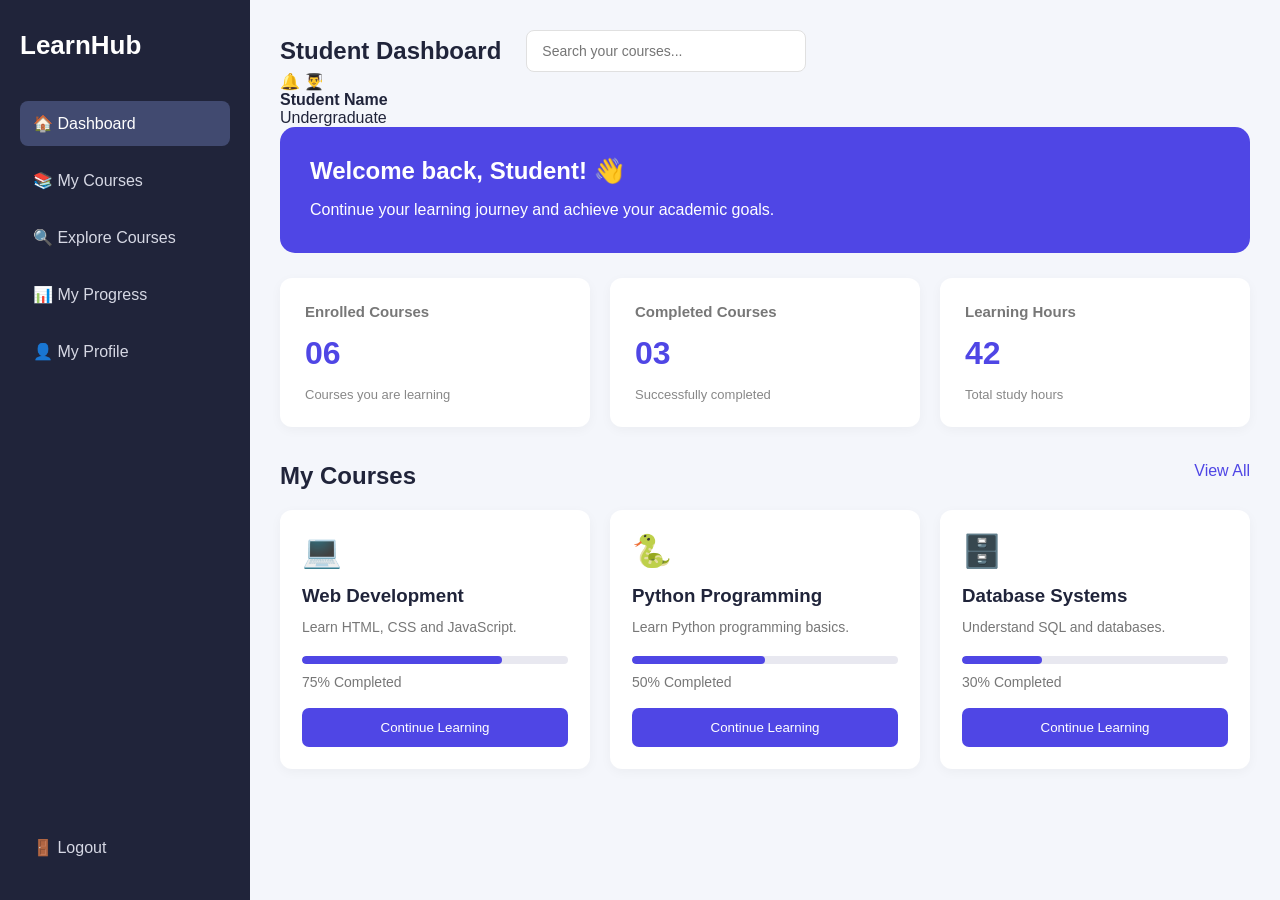
==== index.html @ 3390622c "Initial commit: LMS frontend project" ====
<!DOCTYPE html>
<html lang="en">

<head>
    <meta charset="UTF-8">
    <meta name="viewport" content="width=device-width, initial-scale=1.0">

    <title>LMS | Student Dashboard</title>

    <link rel="stylesheet" href="css/style.css">
</head>

<body>

    <div class="dashboard">

        <!-- Sidebar -->
        <aside class="sidebar">

            <h2 class="logo">LearnHub</h2>

            <nav>
                <a href="#" class="active">🏠 Dashboard</a>
                <a href="#">📚 My Courses</a>
                <a href="#">🔍 Explore Courses</a>
                <a href="#">📊 My Progress</a>
                <a href="#">👤 My Profile</a>
            </nav>

            <a href="#" class="logout">🚪 Logout</a>

        </aside>


        <!-- Main Content -->
        <main class="main-content">

            <!-- Header -->

<header class="header">

    <div class="header-left">
        <h2>Student Dashboard</h2>

        <input
            type="text"
            id="courseSearch"
            placeholder="Search your courses..."
        >
    </div>

    <div class="student-profile">
        <span>🔔</span>
        <span>👨‍🎓</span>

        <div>
            <strong>Student Name</strong>
            <p>Undergraduate</p>
        </div>
    </div>

</header>


            <!-- Welcome Section -->
            <section class="welcome">

                <h1>Welcome back, Student! 👋</h1>

                <p>
                    Continue your learning journey and achieve
                    your academic goals.
                </p>

            </section>


            <!-- Statistics -->
            <section class="stats">

                <div class="stat-card">
                    <h3>Enrolled Courses</h3>
                    <h1>06</h1>
                    <p>Courses you are learning</p>
                </div>

                <div class="stat-card">
                    <h3>Completed Courses</h3>
                    <h1>03</h1>
                    <p>Successfully completed</p>
                </div>

                <div class="stat-card">
                    <h3>Learning Hours</h3>
                    <h1>42</h1>
                    <p>Total study hours</p>
                </div>

            </section>


            <!-- My Courses -->
            <section class="courses">

                <div class="section-heading">
                    <h2>My Courses</h2>
                    <a href="#">View All</a>
                </div>

                <div class="course-grid">

                    <article class="course-card">
                        <span class="course-icon">💻</span>
                        <h3>Web Development</h3>
                        <p>Learn HTML, CSS and JavaScript.</p>

                        <div class="progress">
                            <div style="width: 75%"></div>
                        </div>

                        <p>75% Completed</p>
                        <button>Continue Learning</button>
                    </article>


                    <article class="course-card">
                        <span class="course-icon">🐍</span>
                        <h3>Python Programming</h3>
                        <p>Learn Python programming basics.</p>

                        <div class="progress">
                            <div style="width: 50%"></div>
                        </div>

                        <p>50% Completed</p>
                        <button>Continue Learning</button>
                    </article>


                    <article class="course-card">
                        <span class="course-icon">🗄️</span>
                        <h3>Database Systems</h3>
                        <p>Understand SQL and databases.</p>

                        <div class="progress">
                            <div style="width: 30%"></div>
                        </div>

                        <p>30% Completed</p>
                        <button>Continue Learning</button>
                    </article>

                </div>

            </section>

        </main>

    </div>

    <script src="js/script.js"></script>

</body>
</html>
---- css/style.css ----
/* General Settings */
* {
    margin: 0;
    padding: 0;
    box-sizing: border-box;
}

body {
    font-family: Arial, sans-serif;
    background: #f4f6fb;
    color: #20243a;
}

/* Dashboard Layout */
.dashboard {
    display: flex;
    min-height: 100vh;
}

/* Sidebar */
.sidebar {
    width: 250px;
    background: #20243a;
    color: white;
    padding: 30px 20px;
    display: flex;
    flex-direction: column;
}

.logo {
    font-size: 26px;
    margin-bottom: 40px;
}

.sidebar nav {
    display: flex;
    flex-direction: column;
    gap: 12px;
}

.sidebar a {
    color: #d6d8e4;
    text-decoration: none;
    padding: 13px;
    border-radius: 8px;
}

.sidebar a:hover,
.sidebar a.active {
    background: #414a70;
    color: white;
}

.logout {
    margin-top: auto;
}

/* Main Content */
.main-content {
    flex: 1;
    padding: 30px;
    min-width: 0;
}

/* Header */

/* Improved Header */

.header-left {
    display: flex;
    align-items: center;
    gap: 25px;
    flex-wrap: wrap;
}

.header-left input {
    width: 280px;
    padding: 12px 15px;
    border: 1px solid #e0e0e0;
    border-radius: 8px;
    outline: none;
    font-size: 14px;
}

.header-left input:focus {
    border-color: #4f46e5;
}

.student-profile {
    cursor: pointer;
}


/* Welcome Section */
.welcome {
    background: #4f46e5;
    color: white;
    padding: 30px;
    border-radius: 15px;
    margin-bottom: 25px;
}

.welcome p {
    margin-top: 12px;
    line-height: 1.6;
}

/* Statistics */
.stats {
    display: grid;
    grid-template-columns: repeat(3, 1fr);
    gap: 20px;
    margin-bottom: 35px;
}

.stat-card {
    background: white;
    padding: 25px;
    border-radius: 12px;
    box-shadow: 0 3px 12px rgba(0, 0, 0, 0.04);
}

.stat-card h3 {
    font-size: 15px;
    color: #777;
}

.stat-card h1 {
    font-size: 32px;
    margin: 15px 0;
    color: #4f46e5;
}

.stat-card p {
    font-size: 13px;
    color: #888;
}

/* Courses */
.section-heading {
    display: flex;
    justify-content: space-between;
    margin-bottom: 20px;
}

.section-heading a {
    color: #4f46e5;
    text-decoration: none;
}

.course-grid {
    display: grid;
    grid-template-columns: repeat(3, 1fr);
    gap: 20px;
}

.course-card {
    background: white;
    padding: 22px;
    border-radius: 12px;
    box-shadow: 0 3px 12px rgba(0, 0, 0, 0.04);
}

.course-icon {
    font-size: 32px;
}

.course-card h3 {
    margin: 15px 0 10px;
}

.course-card p {
    color: #777;
    font-size: 14px;
    line-height: 1.5;
}

.progress {
    height: 8px;
    background: #e8e8f0;
    border-radius: 10px;
    margin: 18px 0 8px;
    overflow: hidden;
}

.progress div {
    height: 100%;
    background: #4f46e5;
    border-radius: 10px;
}

.course-card button {
    width: 100%;
    padding: 12px;
    margin-top: 15px;
    border: none;
    border-radius: 7px;
    background: #4f46e5;
    color: white;
    cursor: pointer;
}

.course-card button:hover {
    background: #3730a3;
}

/* Responsive Design */
@media (max-width: 900px) {
    .course-grid {
        grid-template-columns: repeat(2, 1fr);
    }

    .stats {
        grid-template-columns: repeat(2, 1fr);
    }
}

@media (max-width: 600px) {
    .dashboard {
        flex-direction: column;
    }

    .sidebar {
        width: 100%;
    }

    .sidebar nav {
        flex-direction: row;
        flex-wrap: wrap;
    }

    .logout {
        margin-top: 15px;
    }

    .main-content {
        padding: 18px;
    }

    .header {
        align-items: flex-start;
        flex-direction: column;
    }

    .stats,
    .course-grid {
        grid-template-columns: 1fr;
    }
}

/* Explore Courses Page */

.course-controls {
    display: flex;
    gap: 15px;
    margin: 25px 0;
    flex-wrap: wrap;
}

.course-controls input,
.course-controls select {
    padding: 13px 15px;
    border: 1px solid #ddd;
    border-radius: 8px;
    font-size: 14px;
    background: white;
}

.course-controls input {
    flex: 1;
    min-width: 200px;
}

.course-controls select {
    min-width: 180px;
    cursor: pointer;
}

.course-controls input:focus,
.course-controls select:focus {
    outline: none;
    border-color: #4f46e5;
}

.course-level {
    display: inline-block;
    background: #eeeefe;
    color: #4f46e5 !important;
    padding: 5px 10px;
    border-radius: 5px;
    margin-top: 12px;
}

.course-price {
    display: block;
    color: #16a34a;
    margin-top: 15px;
}

.course-card .details-btn {
    margin-top: 15px;
}

#courseCount {
    color: #777;
    font-size: 14px;
}

.no-courses {
    color: #777;
    text-align: center;
    padding: 30px;
}

@media (max-width: 600px) {
    .course-controls {
        flex-direction: column;
    }

    .course-controls input,
    .course-controls select {
        width: 100%;
    }
}

/* Course Details Page */

.back-link {
    display: inline-block;
    margin-bottom: 25px;
    color: #4f46e5;
    text-decoration: none;
    font-weight: bold;
}

.course-detail-hero {
    background: #20243a;
    color: white;
    padding: 40px;
    border-radius: 15px;
    margin-bottom: 25px;
}

#detailIcon {
    font-size: 45px;
}

.course-detail-hero > p {
    margin-top: 15px;
    color: #d6d8e4;
    line-height: 1.7;
}

.course-detail-hero h1 {
    margin-top: 12px;
    font-size: 32px;
}

.course-meta {
    display: flex;
    flex-wrap: wrap;
    gap: 12px;
    margin: 25px 0;
}

.course-meta span {
    background: #414a70;
    padding: 9px 15px;
    border-radius: 7px;
    font-size: 13px;
}

#enrollButton {
    background: #4f46e5;
    color: white;
    border: none;
    padding: 14px 25px;
    border-radius: 8px;
    cursor: pointer;
    font-size: 15px;
}

#enrollButton:hover {
    background: #3730a3;
}

.detail-section {
    background: white;
    padding: 25px;
    margin-bottom: 20px;
    border-radius: 12px;
}

.detail-section h2 {
    margin-bottom: 18px;
}

.detail-section p {
    color: #777;
    line-height: 1.8;
}

#learningObjectives {
    padding-left: 22px;
    line-height: 2.2;
    color: #555;
}

#courseCurriculum {
    display: grid;
    gap: 12px;
}

.curriculum-item {
    padding: 15px;
    background: #f4f6fb;
    border-radius: 8px;
}

.instructor-card {
    display: flex;
    align-items: center;
    gap: 15px;
}

.instructor-card span {
    font-size: 35px;
}

.instructor-card p {
    margin-top: 5px;
}

#enrollMessage {
    margin-top: 15px;
    color: #86efac;
}

@media (max-width: 600px) {
    .course-detail-hero {
        padding: 25px;
    }

    .course-detail-hero h1 {
        font-size: 25px;
    }
}
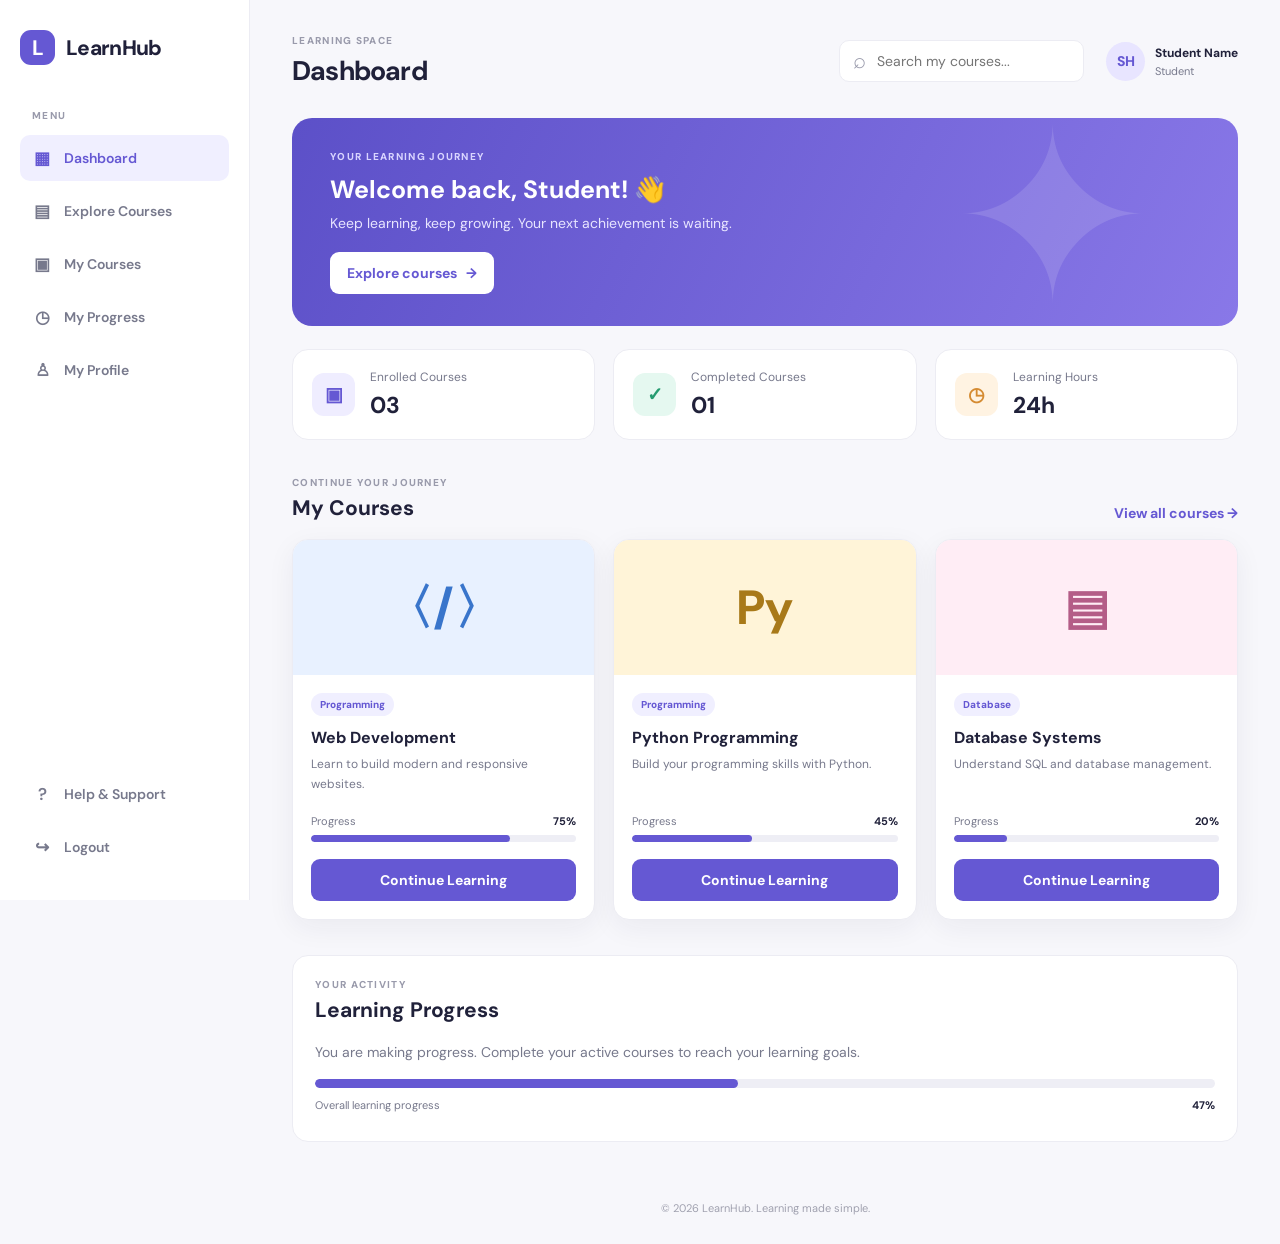
==== commit b9e43b8a: "Update LMS frontend and add README" ====
--- a/index.html
+++ b/index.html
@@ -1,165 +1,110 @@
-
 <!DOCTYPE html>
 <html lang="en">
-
 <head>
     <meta charset="UTF-8">
     <meta name="viewport" content="width=device-width, initial-scale=1.0">
+    <title>LearnHub | Dashboard</title>
+    <link rel="stylesheet" href="css/style.css">
+    <script src="js/script.js" defer></script>
+</head>
+<body>
+<div class="app-layout">
+    <aside class="sidebar">
+        <a class="brand" href="index.html"><span class="brand-icon">L</span> LearnHub</a>
+        <p class="nav-label">MENU</p>
+        <nav class="sidebar-nav">
+            <a class="nav-link active" href="index.html"><span>▦</span> Dashboard</a>
+            <a class="nav-link" href="courses.html"><span>▤</span> Explore Courses</a>
+            <a class="nav-link" href="#my-courses"><span>▣</span> My Courses</a>
+            <a class="nav-link" href="#my-progress"><span>◷</span> My Progress</a>
+            <a class="nav-link" href="#profile"><span>♙</span> My Profile</a>
+        </nav>
+        <div class="sidebar-bottom">
+            <a class="nav-link" href="mailto:support@learnhub.example"><span>?</span> Help & Support</a>
+            <a class="nav-link" href="index.html"><span>↪</span> Logout</a>
+        </div>
+    </aside>
 
-    <title>LMS | Student Dashboard</title>
+    <main class="main-content">
+        <header class="header">
+            <div class="header-left">
+                <p class="eyebrow">LEARNING SPACE</p>
+                <h1>Dashboard</h1>
+            </div>
+            <div class="header-right">
+                <label class="search-box" for="courseSearch"><span>⌕</span>
+                    <input id="courseSearch" type="search" placeholder="Search my courses..." aria-label="Search my courses">
+                </label>
+                <div class="student-profile" id="profile">
+                    <div class="avatar">SH</div>
+                    <div><strong>Student Name</strong><small>Student</small></div>
+                </div>
+            </div>
+        </header>
 
-    <link rel="stylesheet" href="css/style.css">
-</head>
+        <section class="welcome-panel">
+            <div>
+                <p class="eyebrow light">YOUR LEARNING JOURNEY</p>
+                <h2>Welcome back, Student! 👋</h2>
+                <p>Keep learning, keep growing. Your next achievement is waiting.</p>
+                <a class="btn btn-light" href="courses.html">Explore courses <span>→</span></a>
+            </div>
+            <div class="welcome-art" aria-hidden="true">✦</div>
+        </section>
 
-<body>
+        <section class="stats-grid" aria-label="Learning statistics">
+            <article class="stat-card"><span class="stat-icon purple">▣</span><div><p>Enrolled Courses</p><h3>03</h3></div></article>
+            <article class="stat-card"><span class="stat-icon green">✓</span><div><p>Completed Courses</p><h3>01</h3></div></article>
+            <article class="stat-card"><span class="stat-icon orange">◷</span><div><p>Learning Hours</p><h3>24h</h3></div></article>
+        </section>
 
-    <div class="dashboard">
+        <section class="section-block" id="my-courses">
+            <div class="section-heading">
+                <div><p class="eyebrow">CONTINUE YOUR JOURNEY</p><h2>My Courses</h2></div>
+                <a class="text-link" href="courses.html">View all courses →</a>
+            </div>
+            <div class="course-grid dashboard-grid">
+                <article class="course-card">
+                    <div class="course-art art-blue">〈/〉</div>
+                    <div class="course-card-body">
+                        <span class="tag">Programming</span><h3>Web Development</h3>
+                        <p class="muted">Learn to build modern and responsive websites.</p>
+                        <div class="progress-label"><span>Progress</span><strong>75%</strong></div>
+                        <div class="progress-track"><span style="width:75%"></span></div>
+                        <a class="btn btn-primary btn-full" href="course-details.html?course=web-development">Continue Learning</a>
+                    </div>
+                </article>
+                <article class="course-card">
+                    <div class="course-art art-yellow">Py</div>
+                    <div class="course-card-body">
+                        <span class="tag">Programming</span><h3>Python Programming</h3>
+                        <p class="muted">Build your programming skills with Python.</p>
+                        <div class="progress-label"><span>Progress</span><strong>45%</strong></div>
+                        <div class="progress-track"><span style="width:45%"></span></div>
+                        <a class="btn btn-primary btn-full" href="course-details.html?course=python">Continue Learning</a>
+                    </div>
+                </article>
+                <article class="course-card">
+                    <div class="course-art art-pink">▤</div>
+                    <div class="course-card-body">
+                        <span class="tag">Database</span><h3>Database Systems</h3>
+                        <p class="muted">Understand SQL and database management.</p>
+                        <div class="progress-label"><span>Progress</span><strong>20%</strong></div>
+                        <div class="progress-track"><span style="width:20%"></span></div>
+                        <a class="btn btn-primary btn-full" href="course-details.html?course=database">Continue Learning</a>
+                    </div>
+                </article>
+            </div>
+        </section>
 
-        <!-- Sidebar -->
-        <aside class="sidebar">
-
-            <h2 class="logo">LearnHub</h2>
-
-            <nav>
-                <a href="#" class="active">🏠 Dashboard</a>
-                <a href="#">📚 My Courses</a>
-                <a href="#">🔍 Explore Courses</a>
-                <a href="#">📊 My Progress</a>
-                <a href="#">👤 My Profile</a>
-            </nav>
-
-            <a href="#" class="logout">🚪 Logout</a>
-
-        </aside>
-
-
-        <!-- Main Content -->
-        <main class="main-content">
-
-            <!-- Header -->
-
-<header class="header">
-
-    <div class="header-left">
-        <h2>Student Dashboard</h2>
-
-        <input
-            type="text"
-            id="courseSearch"
-            placeholder="Search your courses..."
-        >
-    </div>
-
-    <div class="student-profile">
-        <span>🔔</span>
-        <span>👨‍🎓</span>
-
-        <div>
-            <strong>Student Name</strong>
-            <p>Undergraduate</p>
-        </div>
-    </div>
-
-</header>
-
-
-            <!-- Welcome Section -->
-            <section class="welcome">
-
-                <h1>Welcome back, Student! 👋</h1>
-
-                <p>
-                    Continue your learning journey and achieve
-                    your academic goals.
-                </p>
-
-            </section>
-
-
-            <!-- Statistics -->
-            <section class="stats">
-
-                <div class="stat-card">
-                    <h3>Enrolled Courses</h3>
-                    <h1>06</h1>
-                    <p>Courses you are learning</p>
-                </div>
-
-                <div class="stat-card">
-                    <h3>Completed Courses</h3>
-                    <h1>03</h1>
-                    <p>Successfully completed</p>
-                </div>
-
-                <div class="stat-card">
-                    <h3>Learning Hours</h3>
-                    <h1>42</h1>
-                    <p>Total study hours</p>
-                </div>
-
-            </section>
-
-
-            <!-- My Courses -->
-            <section class="courses">
-
-                <div class="section-heading">
-                    <h2>My Courses</h2>
-                    <a href="#">View All</a>
-                </div>
-
-                <div class="course-grid">
-
-                    <article class="course-card">
-                        <span class="course-icon">💻</span>
-                        <h3>Web Development</h3>
-                        <p>Learn HTML, CSS and JavaScript.</p>
-
-                        <div class="progress">
-                            <div style="width: 75%"></div>
-                        </div>
-
-                        <p>75% Completed</p>
-                        <button>Continue Learning</button>
-                    </article>
-
-
-                    <article class="course-card">
-                        <span class="course-icon">🐍</span>
-                        <h3>Python Programming</h3>
-                        <p>Learn Python programming basics.</p>
-
-                        <div class="progress">
-                            <div style="width: 50%"></div>
-                        </div>
-
-                        <p>50% Completed</p>
-                        <button>Continue Learning</button>
-                    </article>
-
-
-                    <article class="course-card">
-                        <span class="course-icon">🗄️</span>
-                        <h3>Database Systems</h3>
-                        <p>Understand SQL and databases.</p>
-
-                        <div class="progress">
-                            <div style="width: 30%"></div>
-                        </div>
-
-                        <p>30% Completed</p>
-                        <button>Continue Learning</button>
-                    </article>
-
-                </div>
-
-            </section>
-
-        </main>
-
-    </div>
-
-    <script src="js/script.js"></script>
-
+        <section class="section-block progress-panel" id="my-progress">
+            <div class="section-heading"><div><p class="eyebrow">YOUR ACTIVITY</p><h2>Learning Progress</h2></div></div>
+            <p class="muted">You are making progress. Complete your active courses to reach your learning goals.</p>
+            <div class="overall-progress"><span style="width:47%"></span></div>
+            <div class="progress-label"><span>Overall learning progress</span><strong>47%</strong></div>
+        </section>
+        <footer class="site-footer">© 2026 LearnHub. Learning made simple.</footer>
+    </main>
+</div>
 </body>
 </html>
--- a/css/style.css
+++ b/css/style.css
@@ -1,449 +1,239 @@
-
-/* General Settings */
-* {
+/* =================================
+   LEARNHUB - GLOBAL STYLES
+================================= */
+@import url('https://fonts.googleapis.com/css2?family=DM+Sans:wght@400;500;600;700;800&display=swap');
+
+:root {
+    --primary: #6558d3;
+    --primary-dark: #5145bd;
+    --ink: #20213a;
+    --muted: #77798c;
+    --line: #ececf3;
+    --surface: #ffffff;
+    --background: #f7f7fb;
+    --radius: 16px;
+    --shadow: 0 8px 28px rgba(31, 32, 61, 0.06);
+}
+* { box-sizing: border-box; }
+html { scroll-behavior: smooth; }
+body {
     margin: 0;
-    padding: 0;
-    box-sizing: border-box;
-}
-
-body {
-    font-family: Arial, sans-serif;
-    background: #f4f6fb;
-    color: #20243a;
-}
-
-/* Dashboard Layout */
-.dashboard {
-    display: flex;
-    min-height: 100vh;
-}
-
-/* Sidebar */
+    font-family: 'DM Sans', Arial, sans-serif;
+    color: var(--ink);
+    background: var(--background);
+    font-size: 14px;
+}
+a { color: inherit; text-decoration: none; }
+button, input, select { font: inherit; }
+button, a { -webkit-tap-highlight-color: transparent; }
+[hidden] { display: none !important; }
+
+.app-layout { min-height: 100vh; }
 .sidebar {
     width: 250px;
-    background: #20243a;
-    color: white;
-    padding: 30px 20px;
+    position: fixed;
+    inset: 0 auto 0 0;
     display: flex;
     flex-direction: column;
-}
-
-.logo {
-    font-size: 26px;
-    margin-bottom: 40px;
-}
-
-.sidebar nav {
-    display: flex;
-    flex-direction: column;
-    gap: 12px;
-}
-
-.sidebar a {
-    color: #d6d8e4;
-    text-decoration: none;
-    padding: 13px;
-    border-radius: 8px;
-}
-
-.sidebar a:hover,
-.sidebar a.active {
-    background: #414a70;
-    color: white;
-}
-
-.logout {
-    margin-top: auto;
-}
-
-/* Main Content */
-.main-content {
-    flex: 1;
-    padding: 30px;
-    min-width: 0;
-}
-
-/* Header */
-
-/* Improved Header */
-
-.header-left {
-    display: flex;
-    align-items: center;
-    gap: 25px;
-    flex-wrap: wrap;
-}
-
-.header-left input {
-    width: 280px;
-    padding: 12px 15px;
-    border: 1px solid #e0e0e0;
-    border-radius: 8px;
-    outline: none;
-    font-size: 14px;
-}
-
-.header-left input:focus {
-    border-color: #4f46e5;
-}
-
-.student-profile {
-    cursor: pointer;
-}
-
-
-/* Welcome Section */
-.welcome {
-    background: #4f46e5;
-    color: white;
-    padding: 30px;
-    border-radius: 15px;
-    margin-bottom: 25px;
-}
-
-.welcome p {
-    margin-top: 12px;
-    line-height: 1.6;
-}
-
-/* Statistics */
-.stats {
-    display: grid;
-    grid-template-columns: repeat(3, 1fr);
-    gap: 20px;
-    margin-bottom: 35px;
-}
-
+    padding: 30px 20px;
+    background: var(--surface);
+    border-right: 1px solid var(--line);
+    z-index: 5;
+}
+.brand { display: flex; align-items: center; gap: 11px; font-size: 21px; font-weight: 800; letter-spacing: -0.7px; }
+.brand-icon {
+    display: grid; place-items: center; width: 35px; height: 35px;
+    border-radius: 11px; background: var(--primary); color: white; font-weight: 800;
+}
+.nav-label, .eyebrow { color: #999aab; font-size: 10px; font-weight: 800; letter-spacing: 1.3px; }
+.nav-label { margin: 44px 12px 13px; }
+.sidebar-nav { display: grid; gap: 7px; }
+.nav-link {
+    display: flex; align-items: center; gap: 13px; padding: 12px 13px;
+    color: #77798c; border-radius: 10px; font-weight: 600; transition: .2s;
+}
+.nav-link span { width: 18px; text-align: center; font-size: 17px; }
+.nav-link:hover, .nav-link.active { background: #f0efff; color: var(--primary); }
+.sidebar-bottom { display: grid; gap: 7px; margin-top: auto; }
+
+.main-content { margin-left: 250px; padding: 34px 42px 24px; max-width: 1600px; }
+.header {
+    display: flex; justify-content: space-between; align-items: center;
+    gap: 20px; margin-bottom: 30px;
+}
+.header-left .eyebrow { margin: 0 0 6px; }
+h1, h2, h3, p { margin-top: 0; }
+h1 { margin-bottom: 0; font-size: 27px; letter-spacing: -0.8px; }
+.header-right { display: flex; align-items: center; gap: 22px; }
+.student-profile { display: flex; align-items: center; gap: 10px; white-space: nowrap; }
+.student-profile strong, .student-profile small { display: block; }
+.student-profile strong { font-size: 12px; }
+.student-profile small { margin-top: 3px; color: var(--muted); font-size: 11px; }
+.avatar {
+    display: grid; place-items: center; width: 39px; height: 39px;
+    border-radius: 50%; background: #e8e5ff; color: var(--primary); font-weight: 800;
+}
+.search-box {
+    display: flex; align-items: center; gap: 9px; width: 245px; height: 42px;
+    padding: 0 13px; background: white; border: 1px solid var(--line); border-radius: 10px;
+    color: #999aab;
+}
+.search-box span { font-size: 22px; line-height: 1; }
+.search-box input { min-width: 0; width: 100%; border: 0; outline: 0; color: var(--ink); background: transparent; }
+.search-box:focus-within { border-color: var(--primary); box-shadow: 0 0 0 3px rgba(101,88,211,.1); }
+
+.welcome-panel {
+    position: relative; overflow: hidden; display: flex; justify-content: space-between; align-items: center;
+    min-height: 205px; padding: 32px 38px; border-radius: 20px;
+    color: white; background: linear-gradient(115deg, #5c50c8, #8978e8);
+}
+.welcome-panel .eyebrow { color: #d9d4ff; margin-bottom: 10px; }
+.welcome-panel h2 { margin-bottom: 8px; font-size: 25px; }
+.welcome-panel p:not(.eyebrow) { color: #e8e5ff; margin-bottom: 20px; }
+.welcome-art { position: absolute; right: 9%; top: -55px; color: rgba(255,255,255,.13); font-size: 240px; }
+.btn {
+    display: inline-flex; justify-content: center; align-items: center; gap: 9px;
+    min-height: 42px; padding: 0 17px; border: 0; border-radius: 9px;
+    font-weight: 700; cursor: pointer; transition: .2s;
+}
+.btn-primary { color: white; background: var(--primary); }
+.btn-primary:hover { background: var(--primary-dark); transform: translateY(-1px); }
+.btn-light { color: var(--primary); background: white; }
+.btn-light:hover { background: #f3f1ff; }
+.btn-full { width: 100%; }
+
+.stats-grid { display: grid; grid-template-columns: repeat(3, 1fr); gap: 18px; margin: 23px 0 36px; }
 .stat-card {
-    background: white;
-    padding: 25px;
-    border-radius: 12px;
-    box-shadow: 0 3px 12px rgba(0, 0, 0, 0.04);
-}
-
-.stat-card h3 {
-    font-size: 15px;
-    color: #777;
-}
-
-.stat-card h1 {
-    font-size: 32px;
-    margin: 15px 0;
-    color: #4f46e5;
-}
-
-.stat-card p {
-    font-size: 13px;
-    color: #888;
-}
-
-/* Courses */
-.section-heading {
-    display: flex;
-    justify-content: space-between;
-    margin-bottom: 20px;
-}
-
-.section-heading a {
-    color: #4f46e5;
-    text-decoration: none;
-}
-
-.course-grid {
-    display: grid;
-    grid-template-columns: repeat(3, 1fr);
-    gap: 20px;
-}
-
+    display: flex; align-items: center; gap: 15px; padding: 19px;
+    background: white; border: 1px solid var(--line); border-radius: var(--radius);
+}
+.stat-icon { display: grid; place-items: center; width: 43px; height: 43px; border-radius: 12px; font-size: 19px; font-weight: 800; }
+.stat-icon.purple { color: #6558d3; background: #efedff; }
+.stat-icon.green { color: #259b70; background: #e5f8f0; }
+.stat-icon.orange { color: #d58b32; background: #fff3e2; }
+.stat-card p { margin: 0 0 5px; color: var(--muted); font-size: 12px; }
+.stat-card h3 { margin: 0; font-size: 23px; }
+.section-block { margin-bottom: 35px; }
+.section-heading { display: flex; justify-content: space-between; align-items: end; gap: 15px; margin-bottom: 17px; }
+.section-heading .eyebrow { margin: 0 0 5px; }
+.section-heading h2 { margin: 0; font-size: 21px; }
+.text-link, .back-link { color: var(--primary); font-weight: 700; }
+.course-grid { display: grid; grid-template-columns: repeat(3, minmax(0, 1fr)); gap: 18px; }
 .course-card {
-    background: white;
-    padding: 22px;
-    border-radius: 12px;
-    box-shadow: 0 3px 12px rgba(0, 0, 0, 0.04);
-}
-
-.course-icon {
-    font-size: 32px;
-}
-
-.course-card h3 {
-    margin: 15px 0 10px;
-}
-
-.course-card p {
-    color: #777;
-    font-size: 14px;
-    line-height: 1.5;
-}
-
-.progress {
-    height: 8px;
-    background: #e8e8f0;
-    border-radius: 10px;
-    margin: 18px 0 8px;
-    overflow: hidden;
-}
-
-.progress div {
-    height: 100%;
-    background: #4f46e5;
-    border-radius: 10px;
-}
-
-.course-card button {
-    width: 100%;
-    padding: 12px;
-    margin-top: 15px;
-    border: none;
-    border-radius: 7px;
-    background: #4f46e5;
-    color: white;
-    cursor: pointer;
-}
-
-.course-card button:hover {
-    background: #3730a3;
-}
-
-/* Responsive Design */
-@media (max-width: 900px) {
-    .course-grid {
-        grid-template-columns: repeat(2, 1fr);
-    }
-
-    .stats {
-        grid-template-columns: repeat(2, 1fr);
-    }
-}
-
-@media (max-width: 600px) {
-    .dashboard {
-        flex-direction: column;
-    }
-
-    .sidebar {
-        width: 100%;
-    }
-
-    .sidebar nav {
-        flex-direction: row;
-        flex-wrap: wrap;
-    }
-
-    .logout {
-        margin-top: 15px;
-    }
-
-    .main-content {
-        padding: 18px;
-    }
-
-    .header {
-        align-items: flex-start;
-        flex-direction: column;
-    }
-
-    .stats,
-    .course-grid {
-        grid-template-columns: 1fr;
-    }
-}
-
-/* Explore Courses Page */
-
-.course-controls {
-    display: flex;
-    gap: 15px;
-    margin: 25px 0;
-    flex-wrap: wrap;
-}
-
-.course-controls input,
-.course-controls select {
-    padding: 13px 15px;
-    border: 1px solid #ddd;
-    border-radius: 8px;
-    font-size: 14px;
-    background: white;
-}
-
-.course-controls input {
-    flex: 1;
-    min-width: 200px;
-}
-
-.course-controls select {
-    min-width: 180px;
-    cursor: pointer;
-}
-
-.course-controls input:focus,
-.course-controls select:focus {
-    outline: none;
-    border-color: #4f46e5;
-}
-
-.course-level {
-    display: inline-block;
-    background: #eeeefe;
-    color: #4f46e5 !important;
-    padding: 5px 10px;
-    border-radius: 5px;
-    margin-top: 12px;
-}
-
-.course-price {
-    display: block;
-    color: #16a34a;
-    margin-top: 15px;
-}
-
-.course-card .details-btn {
-    margin-top: 15px;
-}
-
-#courseCount {
-    color: #777;
-    font-size: 14px;
-}
-
-.no-courses {
-    color: #777;
-    text-align: center;
-    padding: 30px;
-}
-
-@media (max-width: 600px) {
-    .course-controls {
-        flex-direction: column;
-    }
-
-    .course-controls input,
-    .course-controls select {
-        width: 100%;
-    }
-}
-
-/* Course Details Page */
-
-.back-link {
-    display: inline-block;
-    margin-bottom: 25px;
-    color: #4f46e5;
-    text-decoration: none;
-    font-weight: bold;
-}
-
-.course-detail-hero {
-    background: #20243a;
-    color: white;
-    padding: 40px;
-    border-radius: 15px;
-    margin-bottom: 25px;
-}
-
-#detailIcon {
-    font-size: 45px;
-}
-
-.course-detail-hero > p {
-    margin-top: 15px;
-    color: #d6d8e4;
-    line-height: 1.7;
-}
-
-.course-detail-hero h1 {
-    margin-top: 12px;
-    font-size: 32px;
-}
-
-.course-meta {
-    display: flex;
-    flex-wrap: wrap;
-    gap: 12px;
-    margin: 25px 0;
-}
-
-.course-meta span {
-    background: #414a70;
-    padding: 9px 15px;
-    border-radius: 7px;
-    font-size: 13px;
-}
-
-#enrollButton {
-    background: #4f46e5;
-    color: white;
-    border: none;
-    padding: 14px 25px;
-    border-radius: 8px;
-    cursor: pointer;
-    font-size: 15px;
-}
-
-#enrollButton:hover {
-    background: #3730a3;
-}
-
-.detail-section {
-    background: white;
-    padding: 25px;
-    margin-bottom: 20px;
-    border-radius: 12px;
-}
-
-.detail-section h2 {
-    margin-bottom: 18px;
-}
-
-.detail-section p {
-    color: #777;
-    line-height: 1.8;
-}
-
-#learningObjectives {
-    padding-left: 22px;
-    line-height: 2.2;
-    color: #555;
-}
-
-#courseCurriculum {
-    display: grid;
-    gap: 12px;
-}
-
-.curriculum-item {
-    padding: 15px;
-    background: #f4f6fb;
-    border-radius: 8px;
-}
-
-.instructor-card {
-    display: flex;
-    align-items: center;
-    gap: 15px;
-}
-
-.instructor-card span {
-    font-size: 35px;
-}
-
-.instructor-card p {
-    margin-top: 5px;
-}
-
-#enrollMessage {
-    margin-top: 15px;
-    color: #86efac;
-}
-
-@media (max-width: 600px) {
-    .course-detail-hero {
-        padding: 25px;
-    }
-
-    .course-detail-hero h1 {
-        font-size: 25px;
-    }
-}
-
+    overflow: hidden; background: white; border: 1px solid var(--line);
+    border-radius: var(--radius); box-shadow: var(--shadow); transition: .2s;
+}
+.course-card:hover { transform: translateY(-3px); box-shadow: 0 12px 32px rgba(31,32,61,.09); }
+.course-art { display: grid; place-items: center; height: 135px; font-size: 48px; font-weight: 800; }
+.art-blue { color: #3975cb; background: #e8f1ff; }
+.art-yellow { color: #a87919; background: #fff4d8; }
+.art-pink { color: #b45d87; background: #ffedf5; }
+.art-purple { color: #7655c7; background: #f0eaff; }
+.art-green { color: #288c69; background: #e5f8ef; }
+.art-cyan { color: #278b9d; background: #e3f8fb; }
+.course-card-body { padding: 18px; }
+.tag {
+    display: inline-block; padding: 5px 9px; border-radius: 20px;
+    color: var(--primary); background: #f0efff; font-size: 10px; font-weight: 800;
+}
+.course-card h3 { margin: 11px 0 7px; font-size: 16px; }
+.muted { color: var(--muted); line-height: 1.65; }
+.course-card .muted { min-height: 43px; margin-bottom: 16px; font-size: 12px; }
+.progress-label { display: flex; justify-content: space-between; margin: 10px 0 7px; color: var(--muted); font-size: 11px; }
+.progress-label strong { color: var(--ink); }
+.progress-track, .overall-progress { height: 7px; overflow: hidden; border-radius: 20px; background: #eeeeF5; }
+.progress-track span, .overall-progress span { display: block; height: 100%; border-radius: inherit; background: var(--primary); }
+.dashboard-grid .btn { margin-top: 17px; }
+.progress-panel, .content-panel, .enroll-panel {
+    padding: 22px; background: white; border: 1px solid var(--line); border-radius: var(--radius);
+}
+.progress-panel .muted { margin-bottom: 15px; }
+.overall-progress { height: 9px; }
+.site-footer { padding: 24px 0 5px; color: #a0a1af; font-size: 11px; text-align: center; }
+
+/* EXPLORE COURSES */
+.page-intro { margin: 4px 0 22px; }
+.page-intro h2 { margin-bottom: 5px; font-size: 21px; }
+.page-intro p { margin-bottom: 0; }
+.filter-panel {
+    display: flex; align-items: end; gap: 15px; padding: 17px;
+    background: white; border: 1px solid var(--line); border-radius: var(--radius);
+}
+.filter-search { flex: 1; width: auto; }
+.select-label { display: grid; gap: 7px; color: var(--muted); font-size: 11px; font-weight: 700; }
+.select-label select {
+    min-width: 180px; height: 42px; padding: 0 12px; color: var(--ink);
+    background: white; border: 1px solid var(--line); border-radius: 9px; outline: 0;
+}
+.select-label select:focus { border-color: var(--primary); }
+.results-heading { display: flex; justify-content: space-between; align-items: center; margin: 27px 0 15px; }
+.results-heading h3 { margin: 0; font-size: 16px; }
+.results-heading span { font-size: 12px; }
+.card-meta { display: flex; justify-content: space-between; gap: 6px; margin: 15px 0; color: var(--muted); font-size: 10px; }
+.empty-state { padding: 35px; color: var(--muted); text-align: center; background: white; border-radius: var(--radius); }
+
+/* COURSE DETAILS */
+.back-link { display: inline-block; margin: 0 0 18px; font-size: 12px; }
+.detail-hero {
+    display: flex; align-items: center; gap: 22px; padding: 27px;
+    background: white; border: 1px solid var(--line); border-radius: var(--radius);
+}
+.detail-icon { display: grid; place-items: center; flex: 0 0 90px; height: 90px; border-radius: 18px; background: #efedff; font-size: 42px; }
+.detail-heading h2 { margin: 9px 0 6px; font-size: 25px; }
+.detail-heading p { margin: 0; }
+.detail-layout { display: grid; grid-template-columns: minmax(0, 1fr) 285px; gap: 20px; margin-top: 20px; align-items: start; }
+.detail-main { display: grid; gap: 16px; }
+.content-panel h3 { margin-bottom: 12px; font-size: 16px; }
+.content-panel p { margin-bottom: 0; }
+.objective-list { display: grid; gap: 10px; margin: 0; padding-left: 20px; color: var(--muted); line-height: 1.5; }
+.objective-list li::marker { color: var(--primary); }
+.curriculum-list { display: grid; gap: 9px; }
+.curriculum-item { padding: 12px 14px; color: #55566a; background: #f8f8fc; border: 1px solid var(--line); border-radius: 9px; }
+.instructor-panel { display: flex; align-items: center; gap: 14px; }
+.instructor-panel h3 { margin: 0 0 4px; }
+.instructor-panel p { margin: 0; font-size: 12px; }
+.instructor-avatar { display: grid; place-items: center; width: 48px; height: 48px; border-radius: 50%; background: #f0efff; font-size: 23px; }
+.enroll-panel { position: sticky; top: 20px; }
+.enroll-panel .eyebrow { margin-bottom: 18px; }
+.overview-row { display: flex; justify-content: space-between; gap: 10px; padding: 13px 0; border-bottom: 1px solid var(--line); color: var(--muted); font-size: 12px; }
+.overview-row strong { color: var(--ink); }
+.enroll-panel .btn { margin-top: 20px; }
+.success-message { margin: 12px 0 0; color: #20845f; font-size: 12px; line-height: 1.5; }
+.small-note { margin: 13px 0 0; color: #999aab; font-size: 10px; line-height: 1.5; }
+
+@media (max-width: 1100px) {
+    .main-content { padding: 28px 25px; }
+    .sidebar { width: 220px; }
+    .main-content { margin-left: 220px; }
+    .course-grid { grid-template-columns: repeat(2, minmax(0, 1fr)); }
+}
+@media (max-width: 760px) {
+    .sidebar { position: static; width: auto; padding: 15px 18px; border-right: 0; border-bottom: 1px solid var(--line); }
+    .nav-label, .sidebar-bottom { display: none; }
+    .sidebar-nav { display: flex; overflow-x: auto; margin-top: 14px; }
+    .nav-link { flex: 0 0 auto; padding: 9px 11px; font-size: 11px; }
+    .main-content { margin-left: 0; padding: 23px 17px; }
+    .header { align-items: flex-start; flex-direction: column; margin-bottom: 22px; }
+    .header-right { width: 100%; justify-content: space-between; }
+    .search-box { width: 100%; }
+    .stats-grid { gap: 10px; }
+    .stat-card { align-items: flex-start; flex-direction: column; padding: 13px; }
+    .stat-card p { font-size: 10px; }
+    .stat-card h3 { font-size: 20px; }
+    .welcome-panel { padding: 25px; }
+    .welcome-art { right: -15px; font-size: 160px; }
+    .detail-layout { grid-template-columns: 1fr; }
+    .enroll-panel { position: static; }
+}
+@media (max-width: 520px) {
+    h1 { font-size: 23px; }
+    .course-grid { grid-template-columns: 1fr; }
+    .stats-grid { grid-template-columns: 1fr; }
+    .stat-card { flex-direction: row; align-items: center; }
+    .filter-panel { align-items: stretch; flex-direction: column; }
+    .select-label select { width: 100%; }
+    .section-heading { align-items: flex-start; flex-direction: column; }
+    .detail-hero { align-items: flex-start; flex-direction: column; padding: 20px; }
+    .detail-heading h2 { font-size: 21px; }
+    .student-profile { align-self: flex-end; }
+}
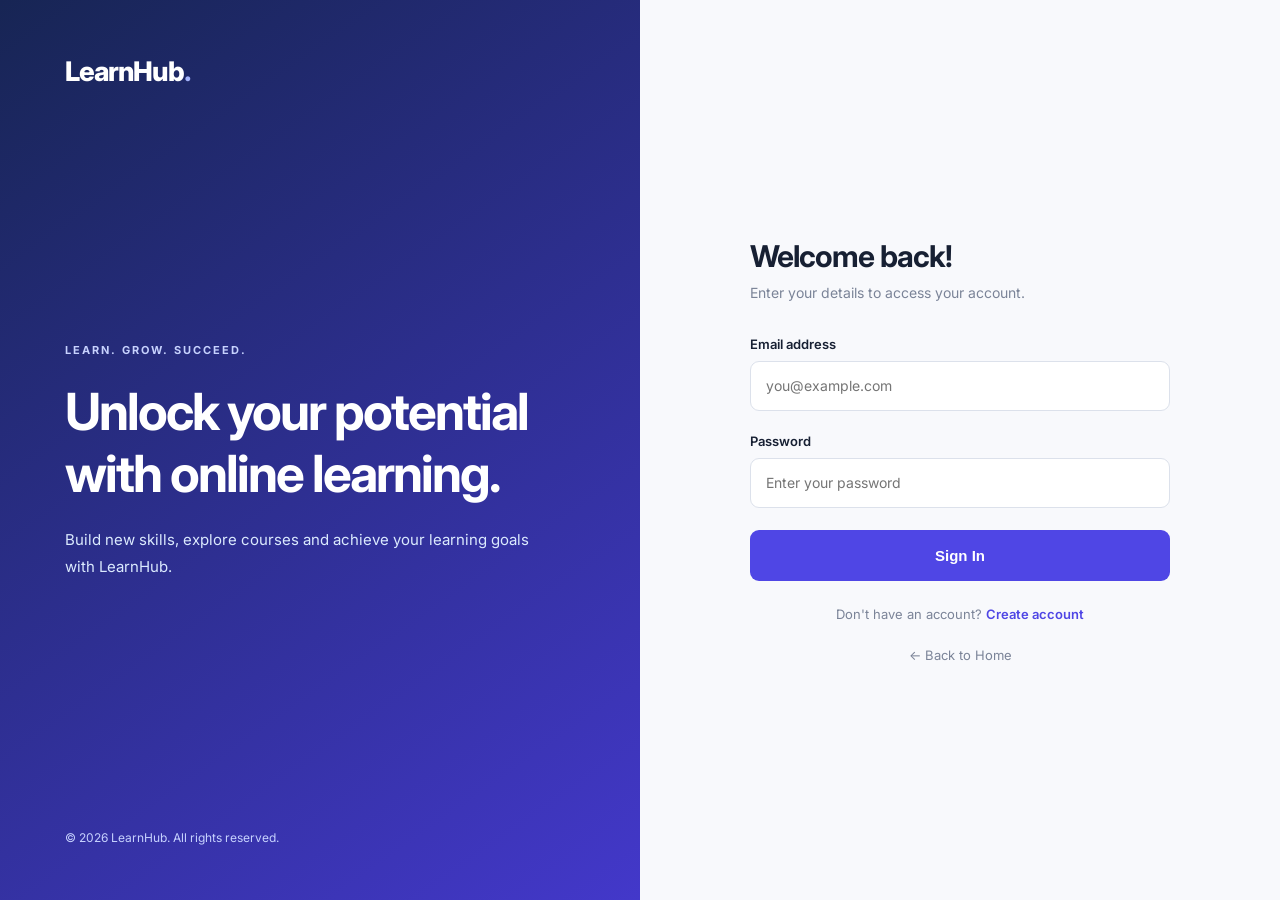
==== commit a3a6b2b5: "Add authentication, student profile and my courses features" ====
--- a/index.html
+++ b/index.html
@@ -15,8 +15,10 @@
         <nav class="sidebar-nav">
             <a class="nav-link active" href="index.html"><span>▦</span> Dashboard</a>
             <a class="nav-link" href="courses.html"><span>▤</span> Explore Courses</a>
-            <a class="nav-link" href="#my-courses"><span>▣</span> My Courses</a>
-            <a class="nav-link" href="#my-progress"><span>◷</span> My Progress</a>
+            <!-- <a class="nav-link" href="#my-courses"><span>▣</span> My Courses</a>
+            <a class="nav-link" href="#my-progress"><span>◷</span> My Progress</a> -->
+            <a class="nav-link" href="my-courses.html"> <span>▣</span> My Courses </a>
+            <a class="nav-link" href="profile.html"> <span>♙</span> My Profile</a>
             <a class="nav-link" href="#profile"><span>♙</span> My Profile</a>
         </nav>
         <div class="sidebar-bottom">
@@ -40,13 +42,19 @@
                     <div><strong>Student Name</strong><small>Student</small></div>
                 </div>
             </div>
+            <!-- <button id="logoutBtn" class="logout-btn">Logout</button> -->
+             <button type="button" class="nav-link" id="sidebarLogout">
+               <span>↪</span> Logout
+             </button>
         </header>
 
         <section class="welcome-panel">
             <div>
                 <p class="eyebrow light">YOUR LEARNING JOURNEY</p>
-                <h2>Welcome back, Student! 👋</h2>
-                <p>Keep learning, keep growing. Your next achievement is waiting.</p>
+                <!-- <h2>Welcome back, Student! 👋</h2>
+                <p>Keep learning, keep growing. Your next achievement is waiting.</p> -->
+                <h1 id="welcomeMessage">Welcome back!</h1>
+                <p id="studentEmail"></p>
                 <a class="btn btn-light" href="courses.html">Explore courses <span>→</span></a>
             </div>
             <div class="welcome-art" aria-hidden="true">✦</div>
--- a/css/style.css
+++ b/css/style.css
@@ -237,3 +237,22 @@
     .detail-heading h2 { font-size: 21px; }
     .student-profile { align-self: flex-end; }
 }
+.logout-btn {
+    padding: 10px 20px;
+    background: #4f46e5;
+    color: white;
+    border: none;
+    border-radius: 8px;
+    cursor: pointer;
+    font-weight: 600;
+}
+
+.logout-btn:hover {
+    background: #4338ca;
+}
+
+#studentEmail {
+    color: #7b8498;
+    font-size: 13px;
+    margin-top: 5px;
+}
